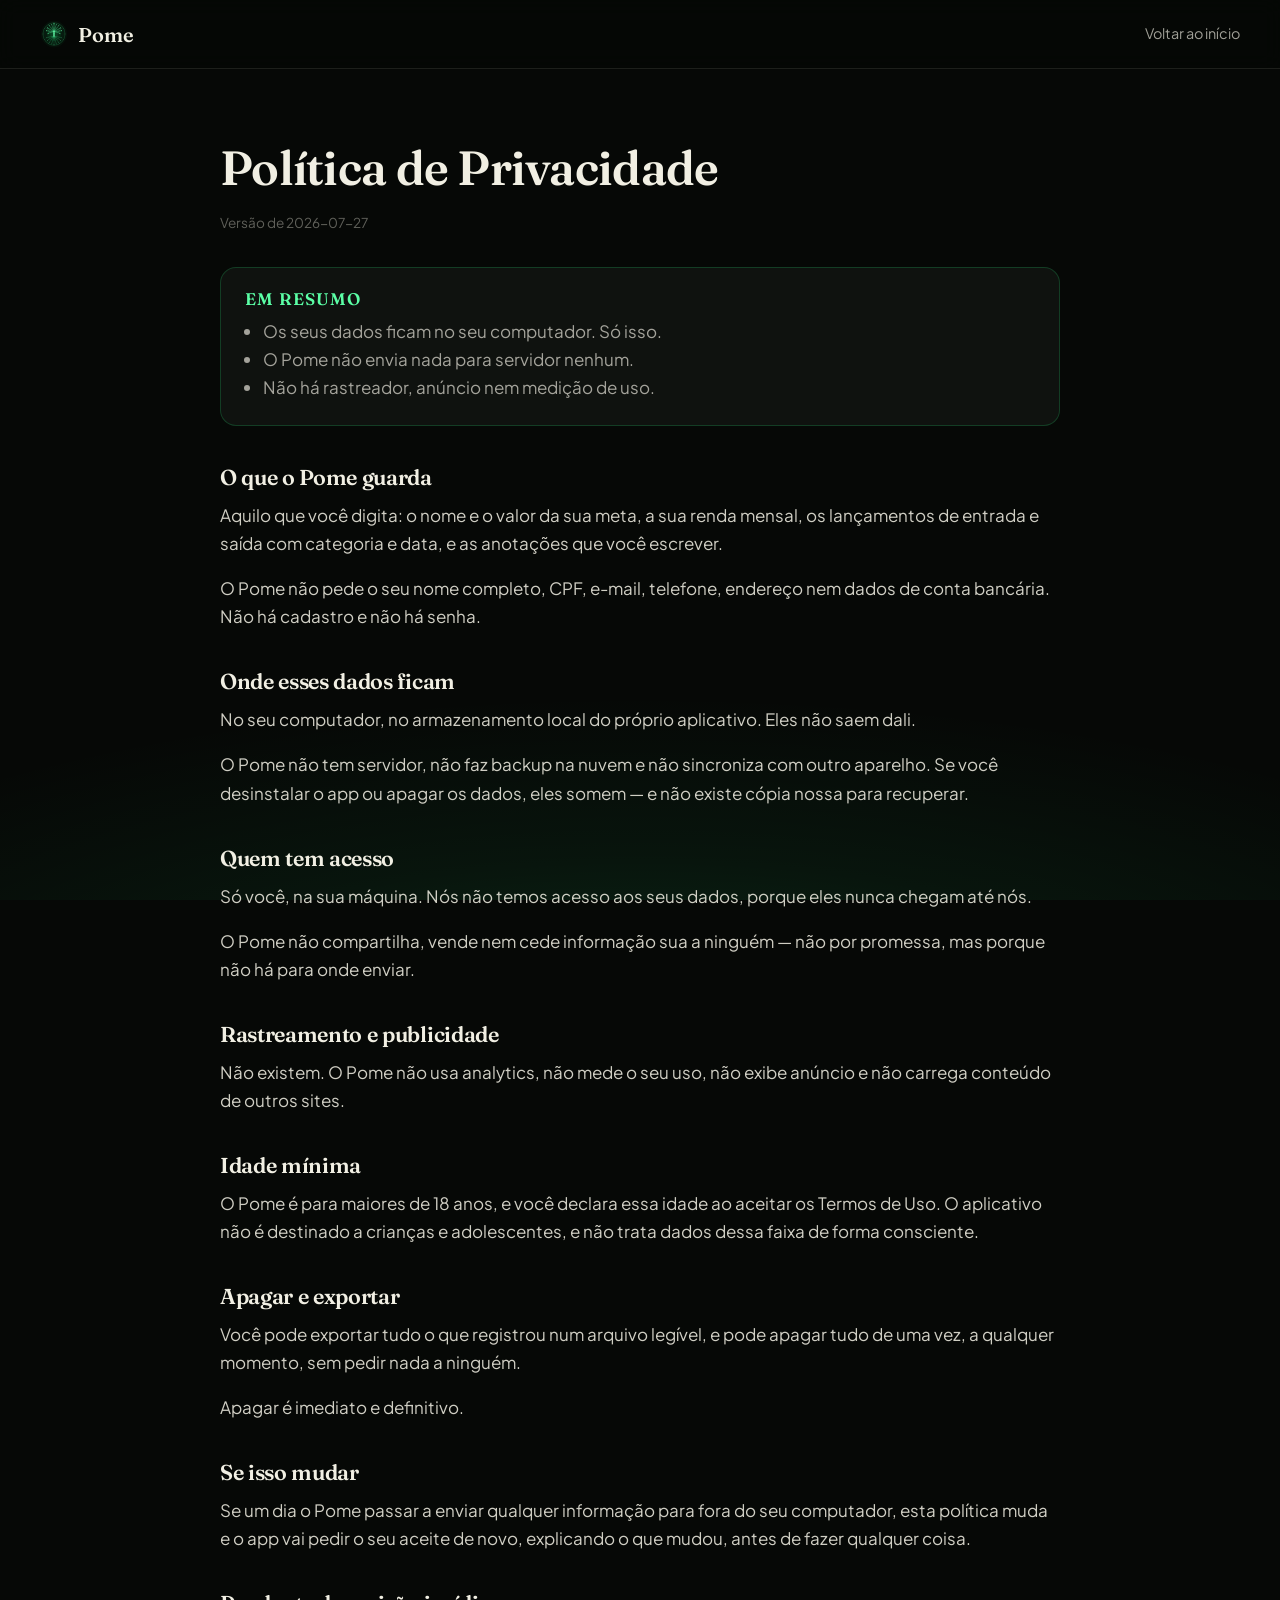
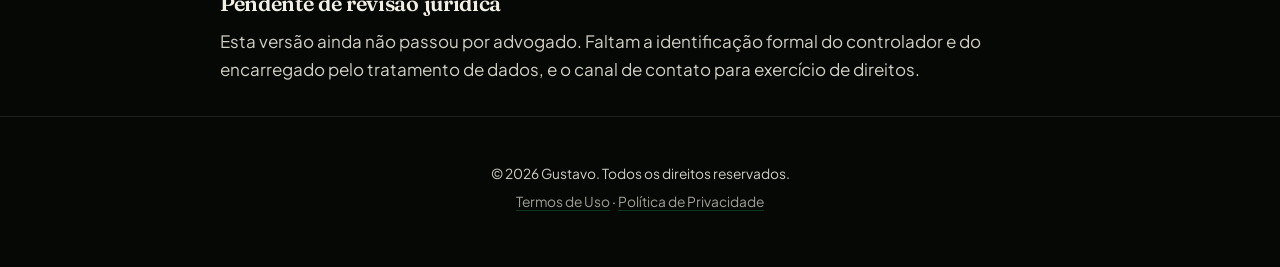
==== privacidade.html @ c5eae6fc "site: primeira publicação A página do Pome, as duas páginas legais e o instalador para Windows.  O q" ====
<!doctype html>
<!-- GERADO por scripts/gerar-site.ts a partir de src/data/legal.ts.
     Não editar à mão: a próxima geração apaga a edição. Para mudar o texto,
     mude o app — e suba a `versao` do documento, que é o que faz o app pedir
     o aceite de novo. -->
<html lang="pt-BR">
<head>
  <meta charset="utf-8">
  <meta name="viewport" content="width=device-width, initial-scale=1">
  <title>Política de Privacidade — Pome</title>
  <meta name="description" content="Os seus dados ficam no seu computador. Só isso.">
  <meta name="theme-color" content="#060806">
  <link rel="icon" href="assets/marca/pome-icone.svg" type="image/svg+xml">
  <link rel="stylesheet" href="assets/tokens.css">
  <link rel="stylesheet" href="estilo.css">
</head>
<body class="documento">
  <header class="barra">
    <a class="marca" href="index.html">
      <img src="assets/marca/pome-emblema.svg" alt="" width="28" height="28">
      <span>Pome</span>
    </a>
    <nav><a href="index.html">Voltar ao início</a></nav>
  </header>

  <main>
    <article>
      <h1>Política de Privacidade</h1>
      <p class="meta">Versão de 2026-07-27</p>

      <div class="resumo">
        <h2>Em resumo</h2>
        <ul>
          <li>Os seus dados ficam no seu computador. Só isso.</li>
          <li>O Pome não envia nada para servidor nenhum.</li>
          <li>Não há rastreador, anúncio nem medição de uso.</li>
        </ul>
      </div>

      <section>
        <h2>O que o Pome guarda</h2>
        <p>Aquilo que você digita: o nome e o valor da sua meta, a sua renda mensal, os lançamentos de entrada e saída com categoria e data, e as anotações que você escrever.</p>
        <p>O Pome não pede o seu nome completo, CPF, e-mail, telefone, endereço nem dados de conta bancária. Não há cadastro e não há senha.</p>
      </section>

      <section>
        <h2>Onde esses dados ficam</h2>
        <p>No seu computador, no armazenamento local do próprio aplicativo. Eles não saem dali.</p>
        <p>O Pome não tem servidor, não faz backup na nuvem e não sincroniza com outro aparelho. Se você desinstalar o app ou apagar os dados, eles somem — e não existe cópia nossa para recuperar.</p>
      </section>

      <section>
        <h2>Quem tem acesso</h2>
        <p>Só você, na sua máquina. Nós não temos acesso aos seus dados, porque eles nunca chegam até nós.</p>
        <p>O Pome não compartilha, vende nem cede informação sua a ninguém — não por promessa, mas porque não há para onde enviar.</p>
      </section>

      <section>
        <h2>Rastreamento e publicidade</h2>
        <p>Não existem. O Pome não usa analytics, não mede o seu uso, não exibe anúncio e não carrega conteúdo de outros sites.</p>
      </section>

      <section>
        <h2>Idade mínima</h2>
        <p>O Pome é para maiores de 18 anos, e você declara essa idade ao aceitar os Termos de Uso. O aplicativo não é destinado a crianças e adolescentes, e não trata dados dessa faixa de forma consciente.</p>
      </section>

      <section>
        <h2>Apagar e exportar</h2>
        <p>Você pode exportar tudo o que registrou num arquivo legível, e pode apagar tudo de uma vez, a qualquer momento, sem pedir nada a ninguém.</p>
        <p>Apagar é imediato e definitivo.</p>
      </section>

      <section>
        <h2>Se isso mudar</h2>
        <p>Se um dia o Pome passar a enviar qualquer informação para fora do seu computador, esta política muda e o app vai pedir o seu aceite de novo, explicando o que mudou, antes de fazer qualquer coisa.</p>
      </section>

      <section>
        <h2>Pendente de revisão jurídica</h2>
        <p>Esta versão ainda não passou por advogado. Faltam a identificação formal do controlador e do encarregado pelo tratamento de dados, e o canal de contato para exercício de direitos.</p>
      </section>
    </article>
  </main>

  <footer class="rodape">
    <p>© 2026 Gustavo. Todos os direitos reservados.</p>
    <p><a href="termos.html">Termos de Uso</a> · <a href="privacidade.html">Política de Privacidade</a></p>
  </footer>
</body>
</html>
---- assets/tokens.css ----
/* GERADO por scripts/gerar-site.ts — não editar à mão.
   A paleta vem de src/theme/tokens.ts, que é a fonte única da marca. */
:root {
  --bg: #060806;
  --surface: #0F120F;
  --surface-alta: #161A16;
  --neon: #2BFF88;
  --neon-mid: #5BFFA6;
  --neon-soft: #8BFFC2;
  --neon-dim: rgba(43,255,136,0.18);
  --neon-wash: rgba(43,255,136,0.08);
  --cream: #F1EFE3;
  --cream-mid: rgba(241,239,227,0.66);
  --cream-soft: rgba(241,239,227,0.38);
  --border: rgba(43,255,136,0.18);
  --border-neutra: rgba(241,239,227,0.10);
  --entrada: #2BFF88;
  --saida: #FF6B6B;
  --atencao: #FFC857;
  --fonte-titulo: 'Fraunces', Georgia, serif;
  --fonte-corpo: 'Plus Jakarta Sans', system-ui, -apple-system, sans-serif;
}
---- estilo.css ----
/**
 * Folha de estilo do site do Pome.
 *
 * Escrita à mão. A paleta NÃO está aqui: ela vem de `assets/tokens.css`, que é
 * gerado de `src/theme/tokens.ts` por `npm run site`. Se uma cor precisar
 * mudar, ela muda no app — senão o site e o produto passam a discordar sobre
 * qual é o verde do Pome.
 *
 * Sem framework, sem build, sem requisição para fora: o site que anuncia um
 * app sem rastreador não pode pedir fonte emprestada a um terceiro que
 * registra o IP de quem visita.
 */

/* ── Fontes, servidas do próprio site ─────────────────────────── */

@font-face {
  font-family: 'Fraunces';
  src: url('assets/fontes/fraunces.woff2') format('woff2');
  font-weight: 100 900;
  font-display: swap;
}

@font-face {
  font-family: 'Plus Jakarta Sans';
  src: url('assets/fontes/plus-jakarta-sans.woff2') format('woff2');
  font-weight: 200 800;
  font-display: swap;
}

/* ── Base ──────────────────────────────────────────────────────── */

*,
*::before,
*::after {
  box-sizing: border-box;
}

body {
  margin: 0;
  background: var(--bg);
  color: var(--cream);
  font-family: var(--fonte-corpo);
  font-size: 17px;
  line-height: 1.65;
  -webkit-font-smoothing: antialiased;

  /* O halo verde subindo do rodapé é o mesmo do app: a árvore que ilumina o
     preto por baixo. Fixo, para não "descolar" da página durante a rolagem. */
  background-image: radial-gradient(
    120% 60% at 50% 118%,
    rgba(43, 255, 136, 0.16) 0%,
    rgba(43, 255, 136, 0.05) 38%,
    transparent 68%
  );
  background-attachment: fixed;
}

h1,
h2,
h3 {
  font-family: var(--fonte-titulo);
  font-weight: 600;
  line-height: 1.12;
  letter-spacing: -0.015em;
  margin: 0 0 0.5em;
}

p {
  margin: 0 0 1em;
}

a {
  color: var(--neon);
  text-decoration-color: var(--neon-dim);
  text-underline-offset: 3px;
}

a:hover {
  text-decoration-color: currentColor;
}

/* Foco visível é acessibilidade, não enfeite: quem navega por teclado precisa
   enxergar onde está. */
:focus-visible {
  outline: 2px solid var(--neon);
  outline-offset: 3px;
  border-radius: 4px;
}

img {
  max-width: 100%;
  height: auto;
  display: block;
}

.envolucro {
  width: min(1120px, 100% - 2.5rem);
  margin-inline: auto;
}

/* ── Barra do topo ─────────────────────────────────────────────── */

.barra {
  display: flex;
  align-items: center;
  justify-content: space-between;
  gap: 1rem;
  padding: 1.1rem clamp(1.25rem, 4vw, 2.5rem);
  border-bottom: 1px solid var(--border-neutra);
  position: sticky;
  top: 0;
  z-index: 10;
  background: rgba(6, 8, 6, 0.82);
  backdrop-filter: blur(10px);
}

.marca {
  display: inline-flex;
  align-items: center;
  gap: 0.6rem;
  color: var(--cream);
  text-decoration: none;
  font-family: var(--fonte-titulo);
  font-weight: 600;
  font-size: 1.25rem;
}

.barra nav {
  display: flex;
  gap: clamp(0.9rem, 3vw, 1.75rem);
  font-size: 0.9rem;
}

.barra nav a {
  color: var(--cream-mid);
  text-decoration: none;
}

.barra nav a:hover {
  color: var(--cream);
}

/* ── Hero ──────────────────────────────────────────────────────── */

.hero {
  padding: clamp(3.5rem, 11vw, 7rem) 0 clamp(2rem, 5vw, 3.5rem);
  text-align: center;
}

.hero h1 {
  font-size: clamp(2.6rem, 7.5vw, 4.75rem);
  margin-bottom: 0.35em;
}

.hero .linha-fina {
  font-size: clamp(1.05rem, 2.4vw, 1.3rem);
  color: var(--cream-mid);
  max-width: 34ch;
  margin-inline: auto;
}

/* ── Download ──────────────────────────────────────────────────── */

.baixar {
  margin-top: 2.25rem;
  display: flex;
  flex-direction: column;
  align-items: center;
  gap: 0.85rem;
}

.botao {
  display: inline-flex;
  align-items: center;
  gap: 0.6rem;
  background: var(--neon);
  color: #04170c;
  font-weight: 600;
  font-size: 1.05rem;
  padding: 0.95rem 2.1rem;
  border-radius: 999px;
  text-decoration: none;
  border: 0;
  cursor: pointer;
  transition: transform 0.15s ease, box-shadow 0.15s ease;
  box-shadow: 0 0 0 1px rgba(43, 255, 136, 0.35), 0 12px 40px -12px rgba(43, 255, 136, 0.55);
}

.botao:hover {
  transform: translateY(-1px);
  box-shadow: 0 0 0 1px rgba(43, 255, 136, 0.5), 0 16px 46px -12px rgba(43, 255, 136, 0.7);
}

.selos {
  display: flex;
  flex-wrap: wrap;
  justify-content: center;
  gap: 0.5rem 1.35rem;
  font-size: 0.85rem;
  color: var(--cream-soft);
}

.selos span::before {
  content: '· ';
  color: var(--neon-mid);
}

/* O aviso do SmartScreen. Some quando o instalador for assinado — até lá,
   esconder o aviso seria deixar a pessoa achar que baixou vírus. */
.aviso-windows {
  max-width: 62ch;
  margin: 1.5rem auto 0;
  padding: 0.9rem 1.15rem;
  border: 1px solid var(--border-neutra);
  border-radius: 12px;
  background: rgba(241, 239, 227, 0.03);
  font-size: 0.86rem;
  line-height: 1.55;
  color: var(--cream-mid);
  text-align: left;
}

.aviso-windows strong {
  color: var(--cream);
  font-weight: 600;
}

.impressao {
  font-family: ui-monospace, 'Cascadia Mono', Menlo, monospace;
  font-size: 0.74rem;
  color: var(--cream-soft);
  word-break: break-all;
}

/* ── Molduras dos aparelhos, em CSS puro ───────────────────────── */

.aparelhos {
  display: flex;
  align-items: flex-end;
  justify-content: center;
  gap: clamp(1rem, 3vw, 2.5rem);
  margin: clamp(2rem, 6vw, 4rem) 0 1rem;
  flex-wrap: wrap;
}

.notebook {
  width: min(720px, 100%);
  flex: 1 1 420px;
}

.notebook .tela,
.tablet .tela {
  background: #000;
  border: 1px solid rgba(241, 239, 227, 0.14);
  border-radius: 10px;
  overflow: hidden;
  box-shadow: 0 30px 80px -30px rgba(0, 0, 0, 0.9), 0 0 0 6px #101310;
}

/* A base do notebook: um trapézio, que é o que dá a leitura de "tampa aberta"
   sem precisar de imagem de aparelho nenhum — e sem imitar marca de ninguém. */
.notebook .base {
  height: 13px;
  margin: 8px auto 0;
  width: 116%;
  margin-left: -8%;
  background: linear-gradient(#232723, #0d100d);
  border-radius: 0 0 12px 12px;
  clip-path: polygon(1.5% 0, 98.5% 0, 100% 100%, 0 100%);
}

.notebook .base::after {
  content: '';
  display: block;
  width: 14%;
  height: 3px;
  margin: 0 auto;
  border-radius: 0 0 4px 4px;
  background: rgba(241, 239, 227, 0.12);
}

.tablet {
  width: min(330px, 60%);
  flex: 0 1 300px;
  padding-bottom: 1.5rem;
}

.tablet .tela {
  border-radius: 16px;
  box-shadow: 0 24px 60px -24px rgba(0, 0, 0, 0.9), 0 0 0 8px #101310;
}

.legenda {
  text-align: center;
  font-size: 0.85rem;
  color: var(--cream-soft);
  margin-top: 1.5rem;
}

/* ── Seções ────────────────────────────────────────────────────── */

section.faixa {
  padding: clamp(3rem, 8vw, 5.5rem) 0;
  border-top: 1px solid var(--border-neutra);
}

section.faixa > .envolucro > h2 {
  font-size: clamp(1.9rem, 4.5vw, 2.9rem);
  max-width: 20ch;
}

.olho {
  font-size: 0.78rem;
  letter-spacing: 0.14em;
  text-transform: uppercase;
  color: var(--neon-mid);
  margin-bottom: 0.9rem;
  font-weight: 600;
}

.tres {
  display: grid;
  grid-template-columns: repeat(auto-fit, minmax(270px, 1fr));
  gap: clamp(1.25rem, 3vw, 2rem);
  margin-top: 2.5rem;
}

.cartao {
  background: var(--surface);
  border: 1px solid var(--border);
  border-radius: 18px;
  padding: 1.6rem 1.5rem;
}

.cartao h3 {
  font-size: 1.3rem;
}

.cartao p:last-child {
  margin-bottom: 0;
  color: var(--cream-mid);
  font-size: 0.95rem;
}

.duas-colunas {
  display: grid;
  grid-template-columns: repeat(auto-fit, minmax(300px, 1fr));
  gap: clamp(1.5rem, 4vw, 3rem);
  align-items: center;
}

.lista-limpa {
  list-style: none;
  padding: 0;
  margin: 1.5rem 0 0;
  display: grid;
  gap: 0.75rem;
}

.lista-limpa li {
  padding-left: 1.6rem;
  position: relative;
  color: var(--cream-mid);
}

.lista-limpa li::before {
  content: '';
  position: absolute;
  left: 0;
  top: 0.62em;
  width: 8px;
  height: 8px;
  border-radius: 50%;
  background: var(--neon);
  box-shadow: 0 0 12px var(--neon);
}

.sobrio {
  color: var(--cream-mid);
  font-size: 0.98rem;
}

/* ── Rodapé ────────────────────────────────────────────────────── */

.rodape {
  border-top: 1px solid var(--border-neutra);
  padding: 2.5rem clamp(1.25rem, 4vw, 2.5rem) 3rem;
  text-align: center;
  color: var(--cream-soft);
  font-size: 0.86rem;
}

.rodape p {
  margin: 0.35rem 0;
}

.rodape a {
  color: var(--cream-mid);
}

/* ── Páginas de documento (termos e privacidade) ───────────────── */

body.documento main {
  width: min(70ch, 100% - 2.5rem);
  margin-inline: auto;
  padding: clamp(2.5rem, 7vw, 4.5rem) 0 1rem;
}

body.documento h1 {
  font-size: clamp(2.1rem, 5.5vw, 3rem);
}

body.documento h2 {
  font-size: 1.35rem;
  margin-top: 2.5rem;
}

body.documento .meta {
  color: var(--cream-soft);
  font-size: 0.85rem;
  margin-top: -0.5em;
}

body.documento .resumo {
  background: var(--surface);
  border: 1px solid var(--border);
  border-radius: 16px;
  padding: 1.4rem 1.5rem 1.5rem;
  margin: 2rem 0 1rem;
}

body.documento .resumo h2 {
  margin-top: 0;
  font-size: 1.05rem;
  color: var(--neon-mid);
  letter-spacing: 0.06em;
  text-transform: uppercase;
}

body.documento .resumo ul {
  margin: 0;
  padding-left: 1.15rem;
  color: var(--cream-mid);
}

body.documento p {
  color: rgba(241, 239, 227, 0.86);
}

/* ── Movimento ─────────────────────────────────────────────────── */

@media (prefers-reduced-motion: reduce) {
  *,
  *::before,
  *::after {
    animation-duration: 0.001ms !important;
    animation-iteration-count: 1 !important;
    transition-duration: 0.001ms !important;
    scroll-behavior: auto !important;
  }
}
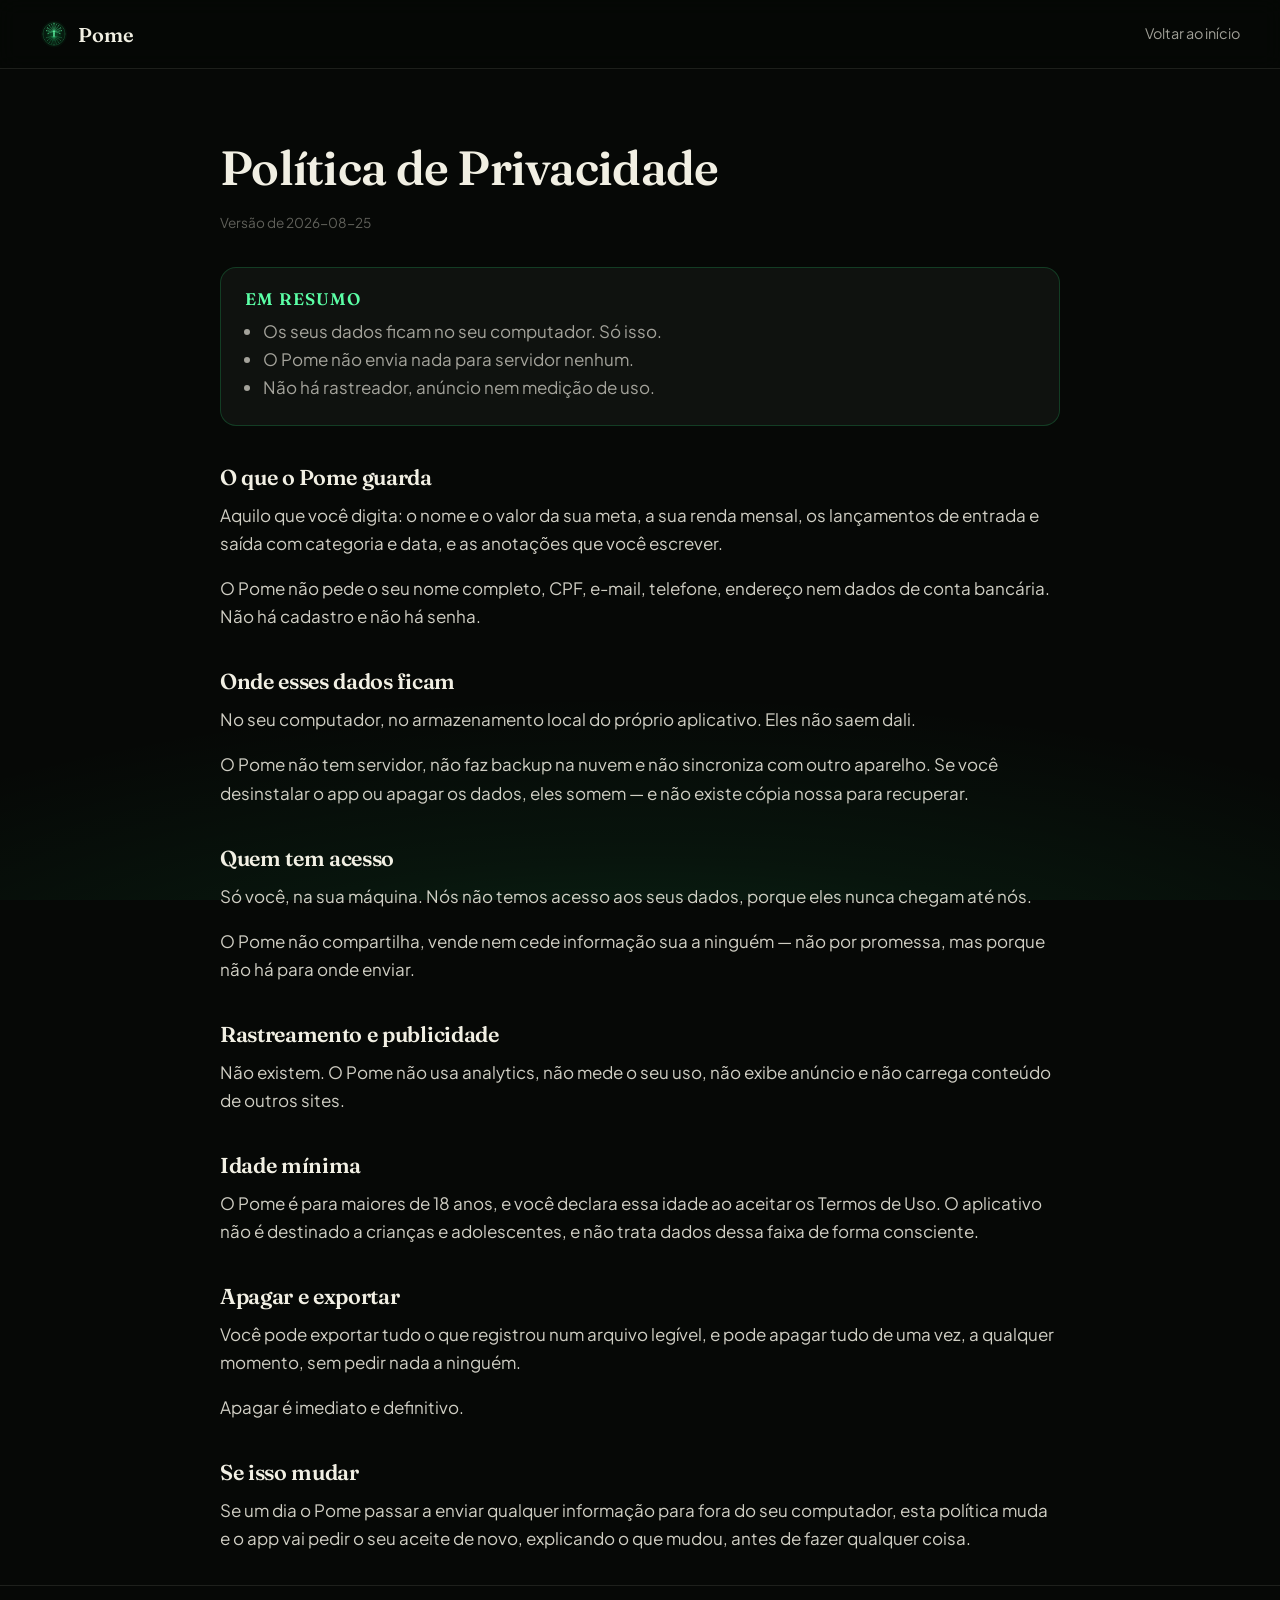
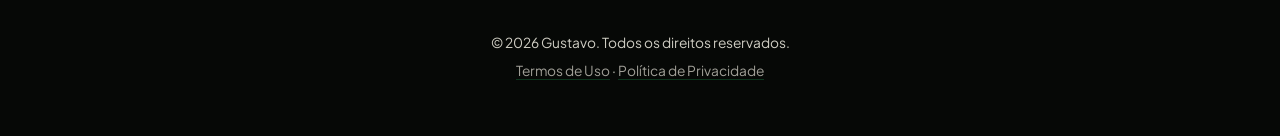
==== commit a74df5fc: "site: documentos na versão 2026-08-25, e o instalador reconstruído Saiu a seção "Pendente de revisão" ====
--- a/privacidade.html
+++ b/privacidade.html
@@ -26,7 +26,7 @@
   <main>
     <article>
       <h1>Política de Privacidade</h1>
-      <p class="meta">Versão de 2026-07-27</p>
+      <p class="meta">Versão de 2026-08-25</p>
 
       <div class="resumo">
         <h2>Em resumo</h2>
@@ -75,11 +75,6 @@
         <h2>Se isso mudar</h2>
         <p>Se um dia o Pome passar a enviar qualquer informação para fora do seu computador, esta política muda e o app vai pedir o seu aceite de novo, explicando o que mudou, antes de fazer qualquer coisa.</p>
       </section>
-
-      <section>
-        <h2>Pendente de revisão jurídica</h2>
-        <p>Esta versão ainda não passou por advogado. Faltam a identificação formal do controlador e do encarregado pelo tratamento de dados, e o canal de contato para exercício de direitos.</p>
-      </section>
     </article>
   </main>
 
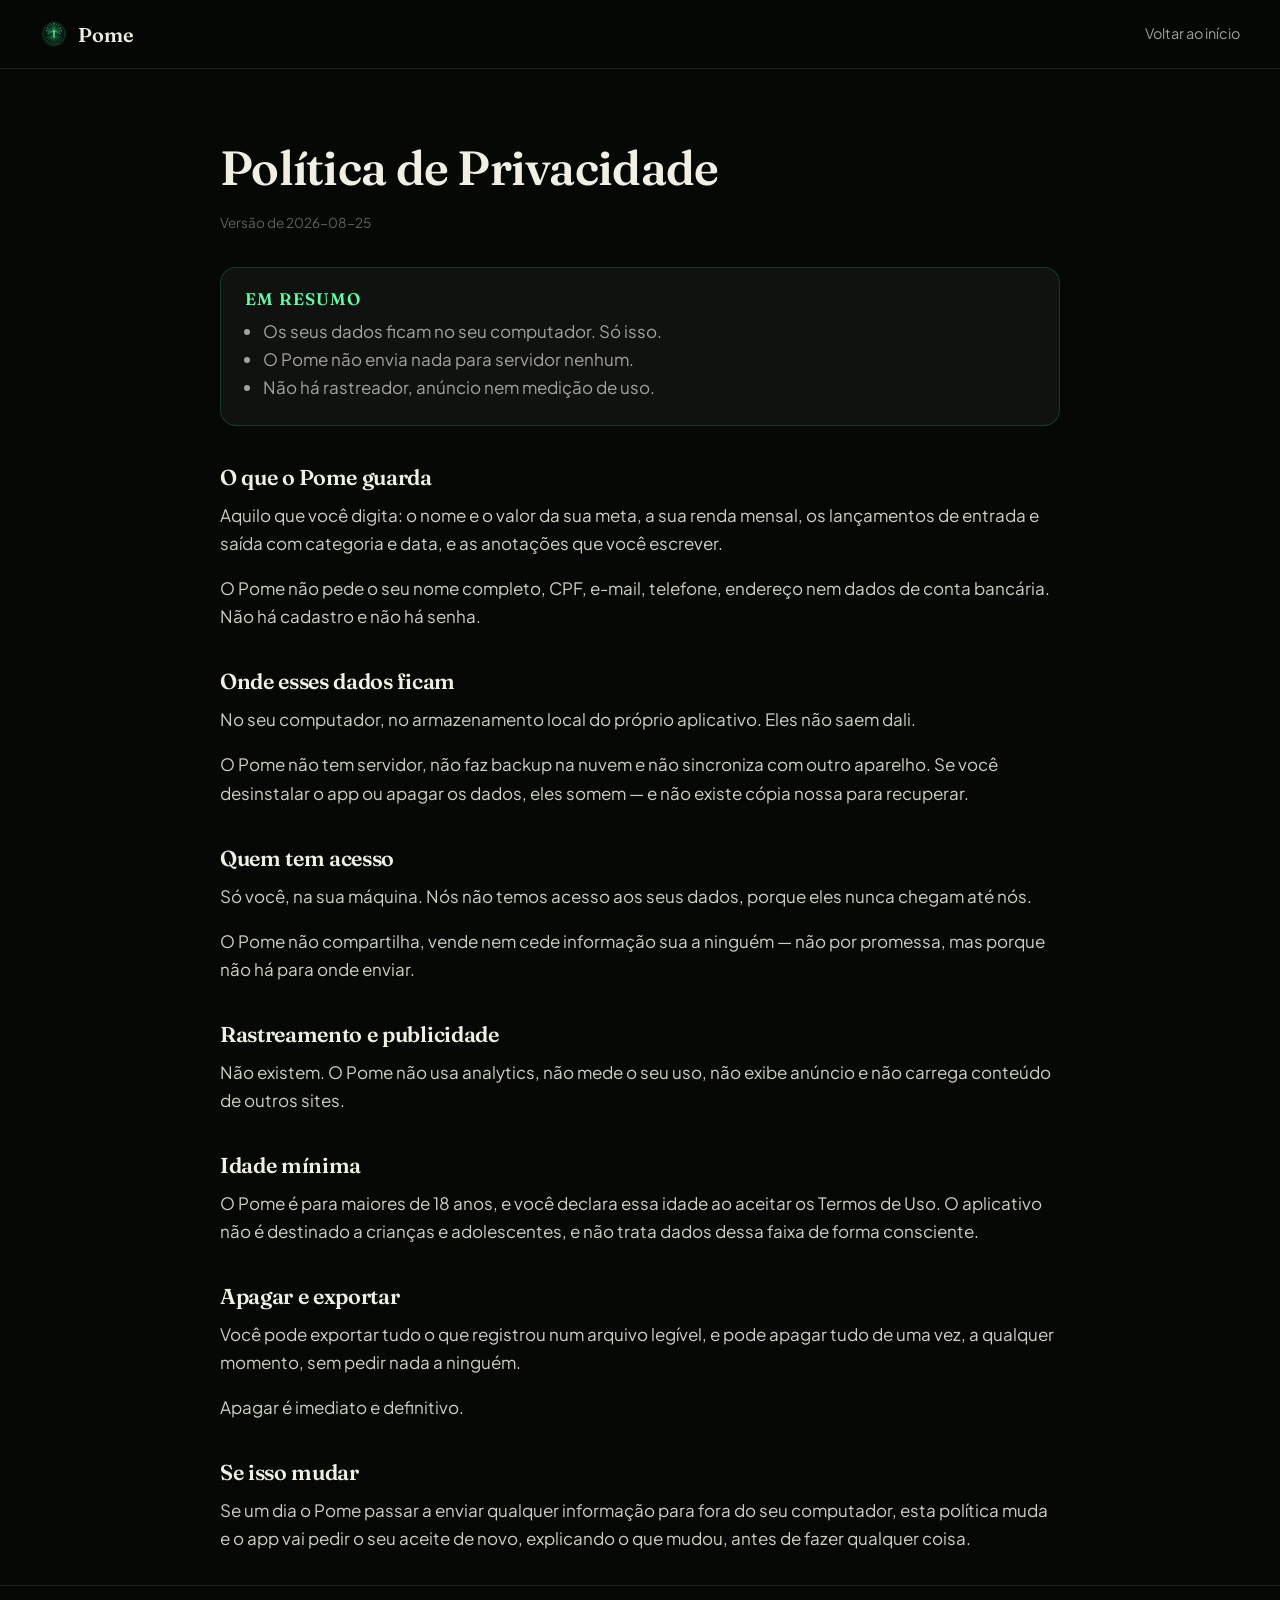
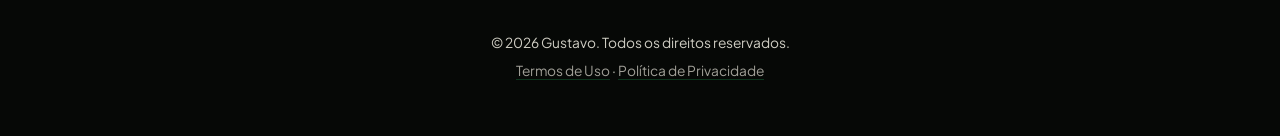
==== commit f599b6d9: "site: 22 folhas caindo, e o favicon passa a ser o símbolo O favicon era o ícone do app — um ladrilho" ====
--- a/privacidade.html
+++ b/privacidade.html
@@ -10,7 +10,7 @@
   <title>Política de Privacidade — Pome</title>
   <meta name="description" content="Os seus dados ficam no seu computador. Só isso.">
   <meta name="theme-color" content="#060806">
-  <link rel="icon" href="assets/marca/pome-icone.svg" type="image/svg+xml">
+  <link rel="icon" href="assets/marca/pome-favicon.svg" type="image/svg+xml">
   <link rel="stylesheet" href="assets/tokens.css">
   <link rel="stylesheet" href="estilo.css">
 </head>
--- a/estilo.css
+++ b/estilo.css
@@ -44,15 +44,10 @@
   line-height: 1.65;
   -webkit-font-smoothing: antialiased;
 
-  /* O halo verde subindo do rodapé é o mesmo do app: a árvore que ilumina o
-     preto por baixo. Fixo, para não "descolar" da página durante a rolagem. */
-  background-image: radial-gradient(
-    120% 60% at 50% 118%,
-    rgba(43, 255, 136, 0.16) 0%,
-    rgba(43, 255, 136, 0.05) 38%,
-    transparent 68%
-  );
-  background-attachment: fixed;
+  /* O halo verde NÃO está aqui, e isso é decisão: ele é um elemento próprio
+     (`.halo`, dentro de `.ambiente`) porque precisa respirar, e animar um
+     gradiente de `background` repinta a página inteira a cada quadro. Deixar
+     os dois conviverem somaria duas camadas de verde e lavaria o preto. */
 }
 
 h1,
@@ -96,6 +91,127 @@
 .envolucro {
   width: min(1120px, 100% - 2.5rem);
   margin-inline: auto;
+}
+
+/* ── Ambiente: o halo que respira e as folhas que caem ─────────
+ *
+ * Mesma linguagem do app — ver `ArvoreDeFundo.tsx` e o `estilos.css` do
+ * renderer. Duas regras herdadas de lá, e as duas foram pagas com bug:
+ *
+ * 1. SÓ `opacity` E `transform` ANIMAM. Qualquer outra propriedade tira o
+ *    trabalho da GPU e faz o navegador recalcular layout a cada quadro — numa
+ *    página que rola 3000px, isso aparece como travada na rolagem.
+ * 2. Nada disso pode interceptar clique. `pointer-events: none` no contêiner,
+ *    e `aria-hidden` no HTML: é decoração, e leitor de tela não deve narrar
+ *    folha nenhuma.
+ */
+
+.ambiente {
+  position: fixed;
+  inset: 0;
+  z-index: 0;
+  overflow: hidden;
+  pointer-events: none;
+}
+
+/* O conteúdo sobe acima do ambiente. Sem isto, o halo cobre o texto. */
+.barra,
+main,
+.rodape {
+  position: relative;
+  z-index: 1;
+}
+
+/*
+ * O halo respira. É um elemento próprio, e não o `background` do body, porque
+ * animar gradiente de fundo repinta a página inteira a cada quadro; animar a
+ * opacidade de uma camada é trabalho de GPU.
+ */
+.halo {
+  position: absolute;
+  left: 50%;
+  bottom: -30vh;
+  width: 140vmax;
+  height: 90vh;
+  translate: -50% 0;
+  background: radial-gradient(
+    closest-side,
+    rgba(43, 255, 136, 0.22),
+    rgba(43, 255, 136, 0.06) 55%,
+    transparent 75%
+  );
+  animation: respirar 11s ease-in-out infinite;
+  will-change: opacity, transform;
+}
+
+@keyframes respirar {
+  0%,
+  100% {
+    opacity: 0.55;
+    transform: scale(1);
+  }
+  50% {
+    opacity: 0.9;
+    transform: scale(1.07);
+  }
+}
+
+/*
+ * As folhas.
+ *
+ * Cada uma tem duração e atraso próprios, escritos no HTML — é o que impede
+ * que as dez caiam em fileira, como se fossem uma coisa só. Os atrasos são
+ * NEGATIVOS de propósito: a animação começa no meio do caminho, então quem
+ * abre a página encontra folhas já caindo em vez de um céu vazio esperando.
+ */
+.folha {
+  position: absolute;
+  top: -10%;
+  color: var(--neon);
+  opacity: 0;
+  animation-name: cair;
+  animation-timing-function: linear;
+  animation-iteration-count: infinite;
+  will-change: opacity, transform;
+}
+
+.folha svg {
+  display: block;
+}
+
+@keyframes cair {
+  0% {
+    opacity: 0;
+    transform: translate3d(0, 0, 0) rotate(0deg);
+  }
+  10% {
+    opacity: var(--folha-opacidade, 0.5);
+  }
+  85% {
+    opacity: var(--folha-opacidade, 0.5);
+  }
+  100% {
+    opacity: 0;
+    transform: translate3d(4rem, 115vh, 0) rotate(160deg);
+  }
+}
+
+/*
+ * Movimento reduzido não é "animação mais rápida": é AUSÊNCIA. O bloco geral
+ * no fim deste arquivo zera a duração de tudo, e uma folha com duração zero
+ * congelaria no fim do percurso — dez folhas paradas no rodapé, que é pior do
+ * que folha nenhuma. Então some com elas, e o halo fica parado no meio da
+ * respiração, que é onde ele é bonito.
+ */
+@media (prefers-reduced-motion: reduce) {
+  .folha {
+    display: none;
+  }
+
+  .halo {
+    animation: none;
+    opacity: 0.75;
+  }
 }
 
 /* ── Barra do topo ─────────────────────────────────────────────── */
@@ -191,6 +307,68 @@
   box-shadow: 0 0 0 1px rgba(43, 255, 136, 0.5), 0 16px 46px -12px rgba(43, 255, 136, 0.7);
 }
 
+/*
+ * O botão reage ao clique, e a reação é VERDADEIRA.
+ *
+ * Não é barra de progresso: o navegador é quem baixa, e ele já tem a dele —
+ * inventar uma segunda seria mentir sobre um número que esta página não tem
+ * como saber. O que existe aqui é confirmação: 98 MB demoram a aparecer no
+ * canto do navegador, e sem sinal nenhum a pessoa clica de novo achando que
+ * não pegou.
+ *
+ * O brilho corre uma vez e para. Animação que gira para sempre sugere espera
+ * infinita — e a espera, aqui, é do navegador, não da página.
+ */
+.botao::after {
+  content: '';
+  position: absolute;
+  inset: 0;
+  border-radius: inherit;
+  background: linear-gradient(
+    100deg,
+    transparent 20%,
+    rgba(255, 255, 255, 0.55) 50%,
+    transparent 80%
+  );
+  opacity: 0;
+  pointer-events: none;
+}
+
+.botao {
+  position: relative;
+  overflow: hidden;
+}
+
+.botao.baixando::after {
+  animation: correr 1.1s ease-out 1;
+}
+
+@keyframes correr {
+  0% {
+    opacity: 0.9;
+    transform: translateX(-100%);
+  }
+  100% {
+    opacity: 0;
+    transform: translateX(100%);
+  }
+}
+
+/* O aviso de que o download começou. Entra por baixo do botão e some sozinho. */
+.confirmacao {
+  min-height: 1.4em;
+  font-size: 0.9rem;
+  color: var(--neon-mid);
+  opacity: 0;
+  transform: translateY(-4px);
+  transition: opacity 0.35s ease, transform 0.35s ease;
+}
+
+.confirmacao.visivel {
+  opacity: 1;
+  transform: translateY(0);
+}
+
 .selos {
   display: flex;
   flex-wrap: wrap;
@@ -259,6 +437,13 @@
 
 /* A base do notebook: um trapézio, que é o que dá a leitura de "tampa aberta"
    sem precisar de imagem de aparelho nenhum — e sem imitar marca de ninguém. */
+.demo {
+  display: block;
+  width: 100%;
+  height: auto;
+  background: #060806;
+}
+
 .notebook .base {
   height: 13px;
   margin: 8px auto 0;
